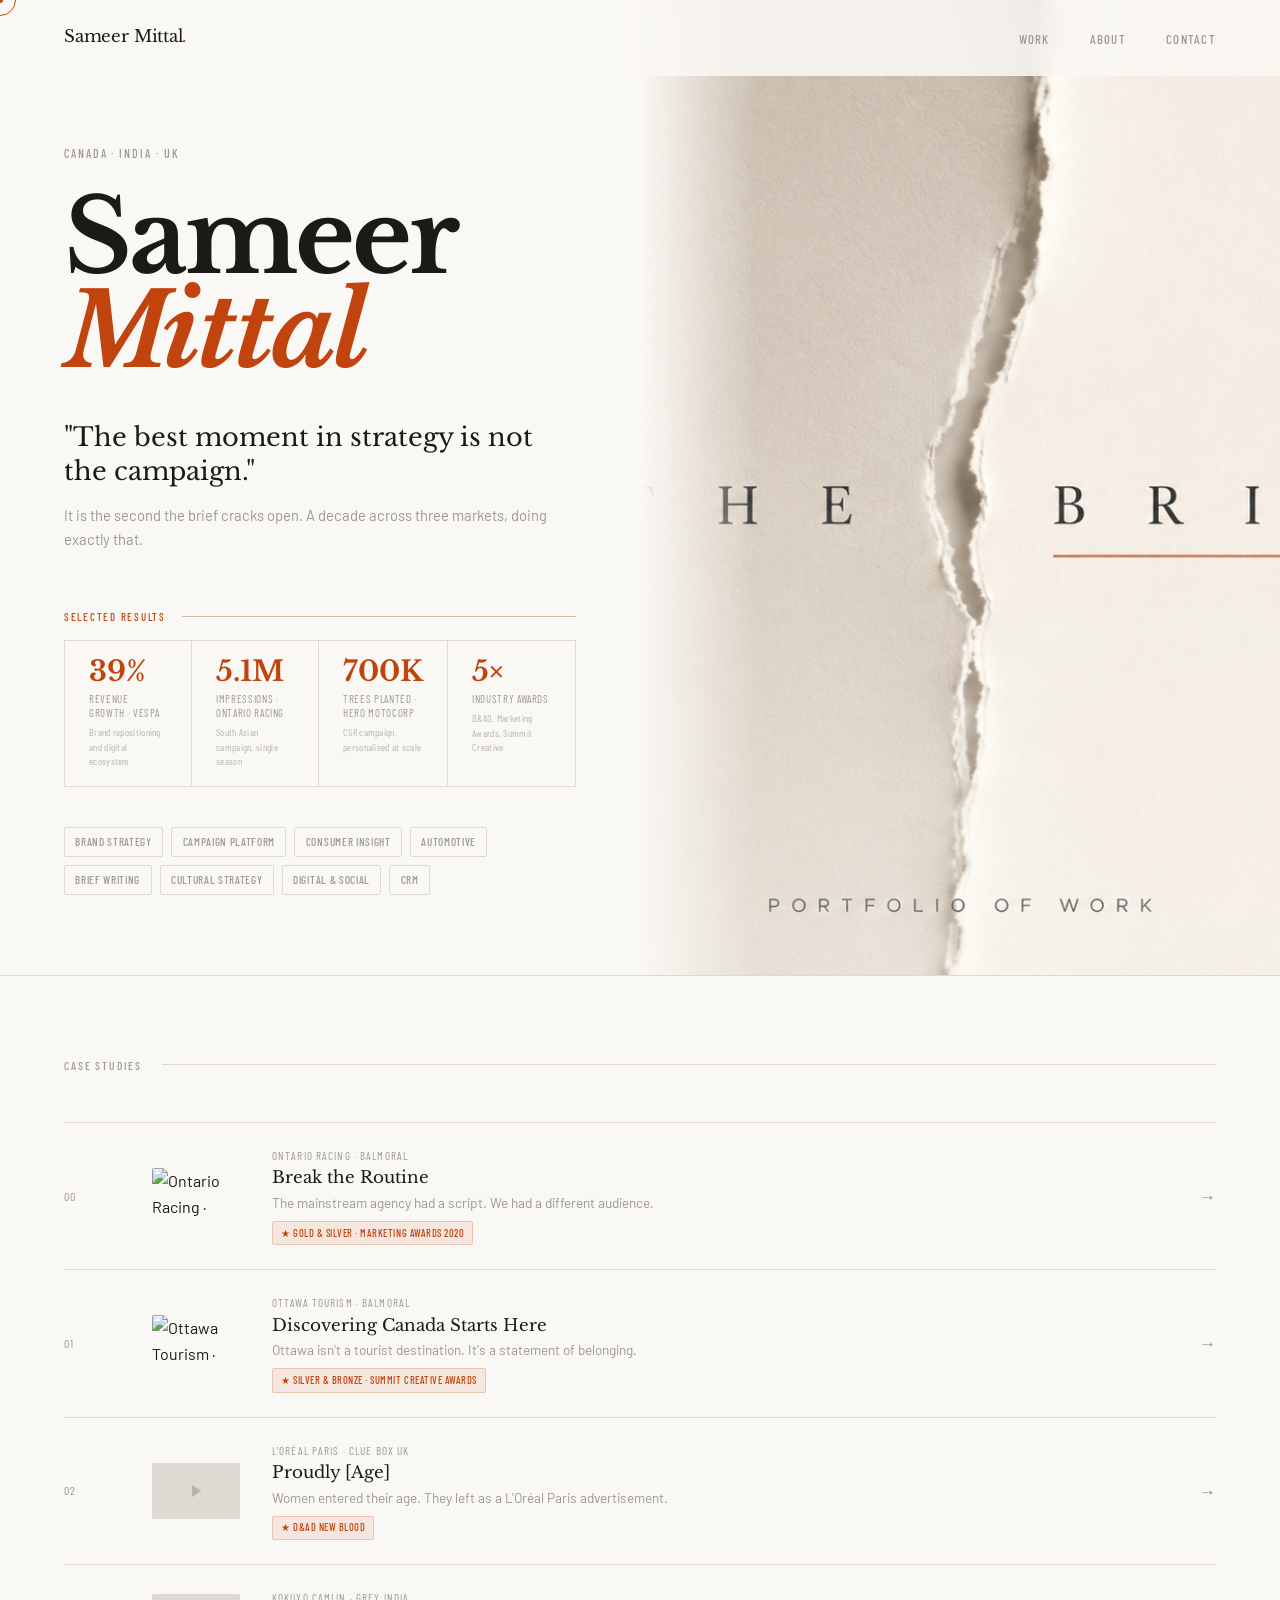
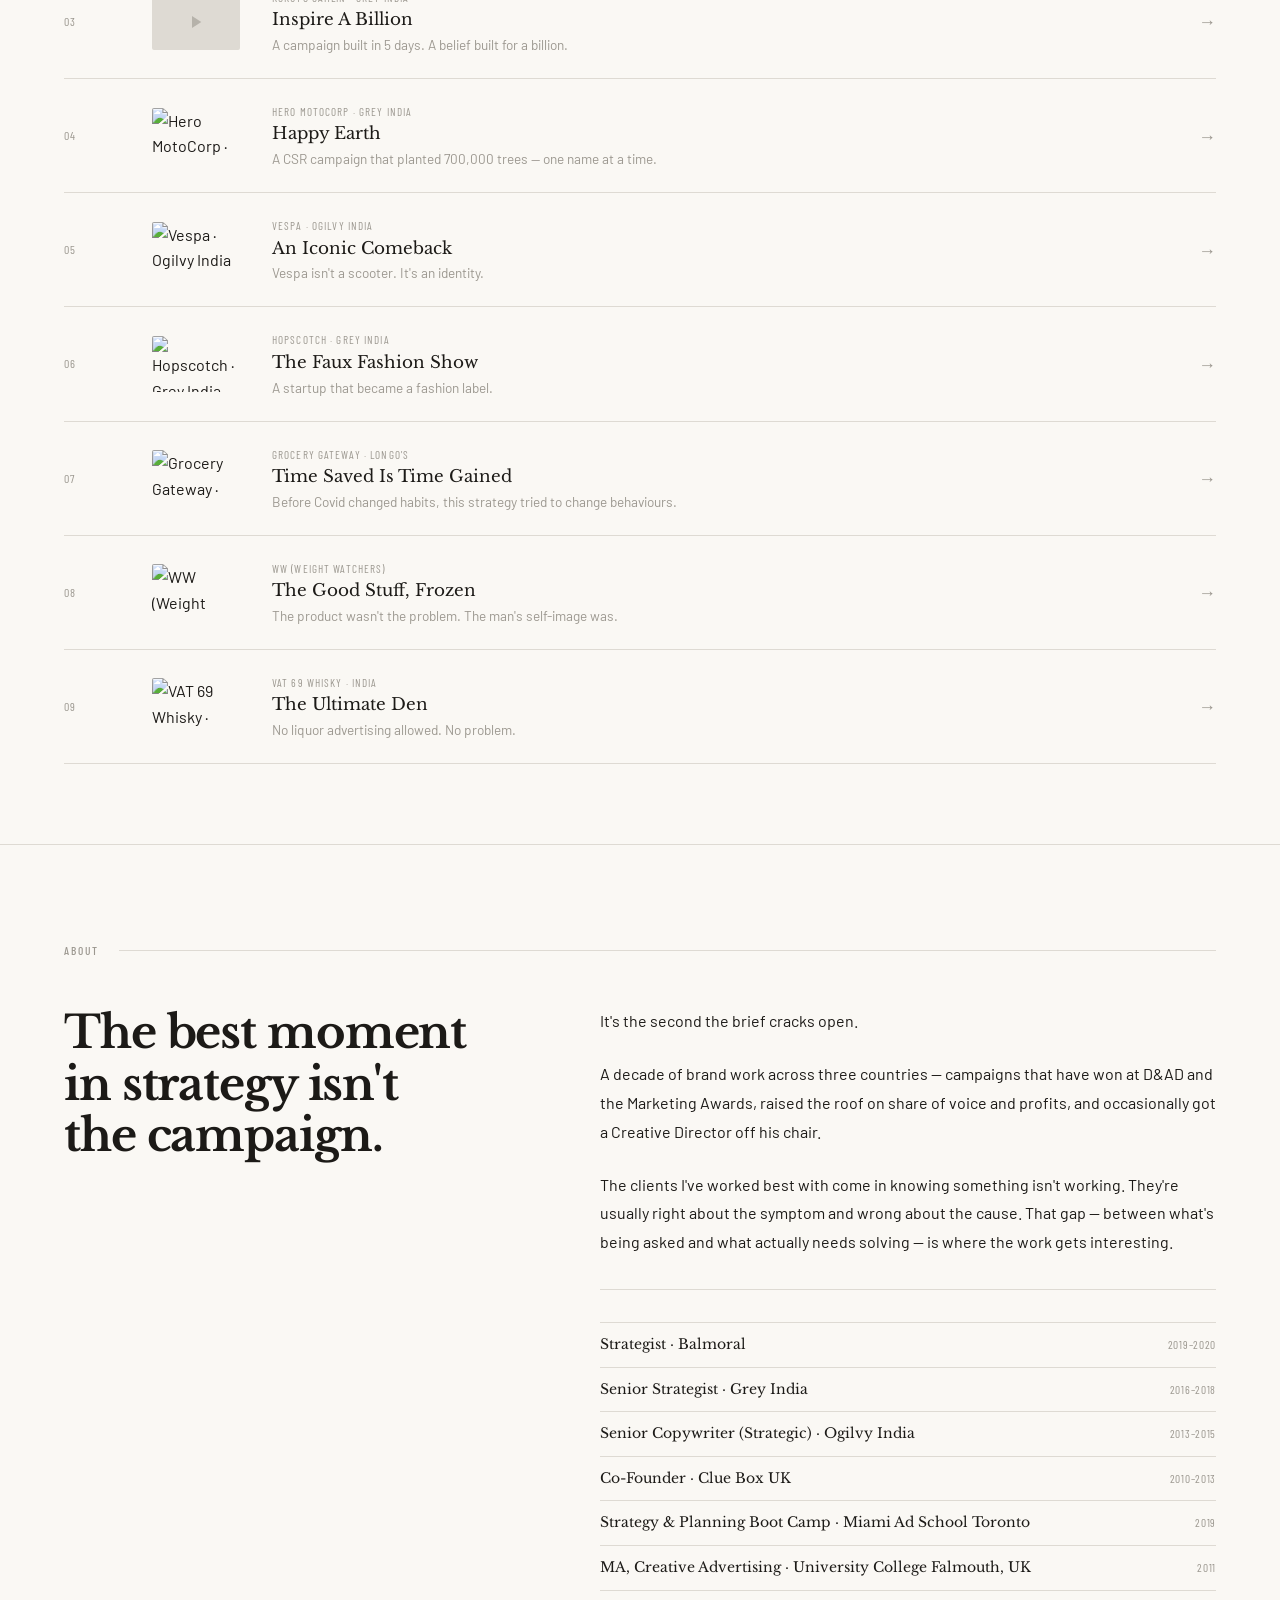
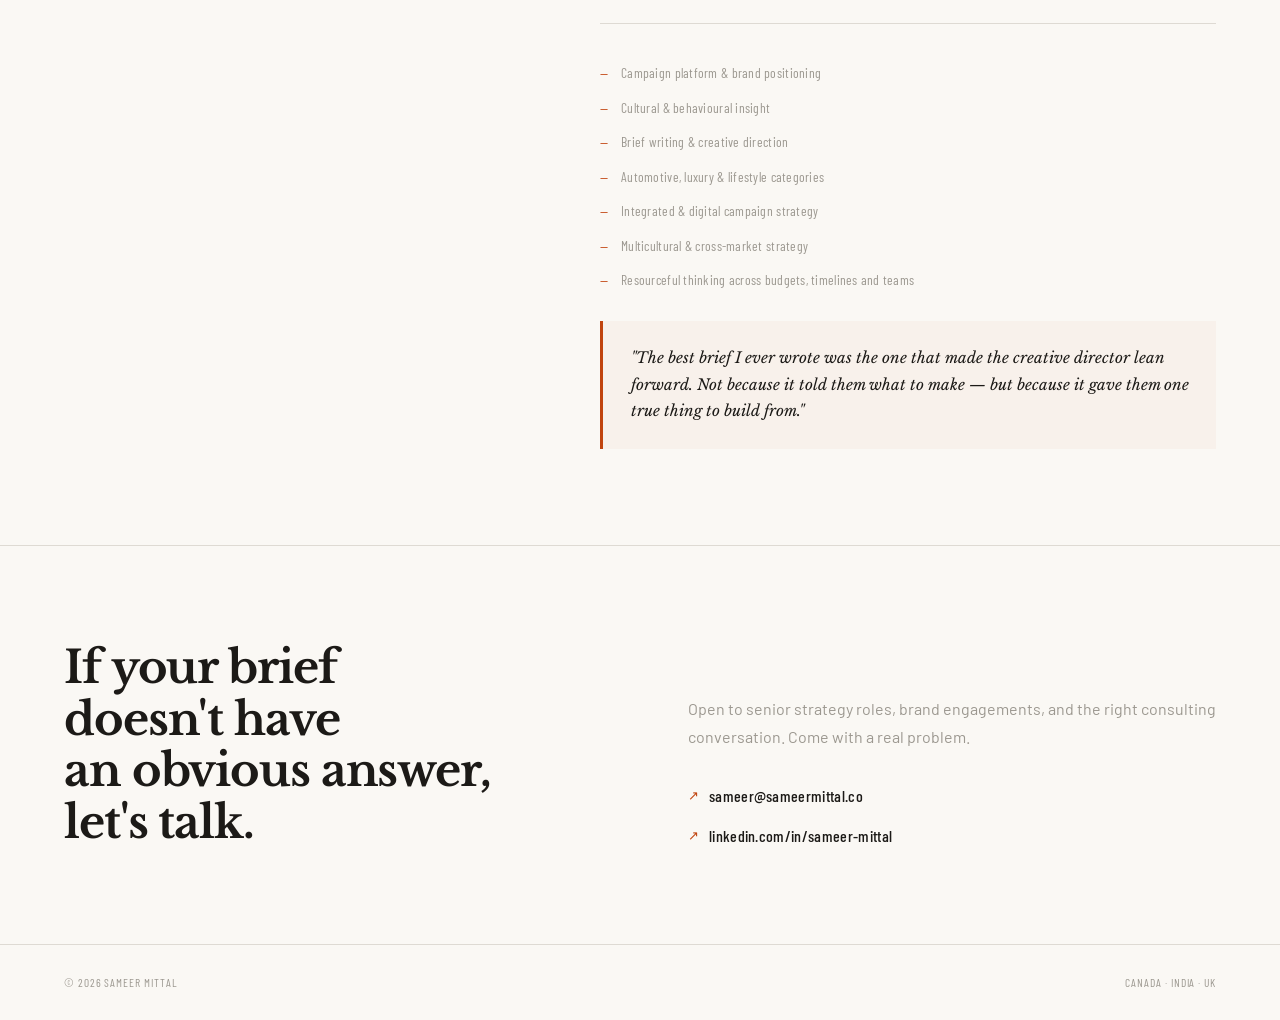
==== Website Re-Design/index.html @ 0888e86b "Add files via upload" ====
<!DOCTYPE html>
<html lang="en">
<head>
  <meta charset="UTF-8">
  <meta name="viewport" content="width=device-width, initial-scale=1.0">
  <title>Sameer Mittal — Brand Strategist</title>
  <meta name="description" content="Brand strategist across Canada, India, and the UK. A decade of campaign work, cultural insight, and briefs that crack open.">

  <!-- Google Fonts -->
  <link rel="preconnect" href="https://fonts.googleapis.com">
  <link rel="preconnect" href="https://fonts.gstatic.com" crossorigin>
  <link href="https://fonts.googleapis.com/css2?family=Libre+Baskerville:ital,wght@0,400;0,700;1,400&family=Barlow:wght@300;400;500;600&family=Barlow+Condensed:wght@300;400;500;600&display=swap" rel="stylesheet">

  <link rel="stylesheet" href="styles.css">
</head>
<body>

  <!-- Custom Cursor -->
  <div class="cursor-dot" id="cursorDot"></div>
  <div class="cursor-ring" id="cursorRing"></div>

  <!-- Mobile Nav Overlay -->
  <nav class="nav-mobile" id="navMobile" aria-hidden="true">
    <a href="#work"    onclick="closeMobileNav()">Work</a>
    <a href="#about"   onclick="closeMobileNav()">About</a>
    <a href="#contact" onclick="closeMobileNav()">Contact</a>
  </nav>

  <!-- Main Nav -->
  <header class="nav" id="mainNav">
    <a href="/" class="nav-logo">Sameer Mittal<em>.</em></a>
    <ul class="nav-links" role="list">
      <li><a href="#work">Work</a></li>
      <li><a href="#about">About</a></li>
      <li><a href="#contact">Contact</a></li>
    </ul>
    <button class="nav-toggle" id="navToggle" aria-label="Toggle navigation" aria-expanded="false">
      <span></span><span></span><span></span>
    </button>
  </header>

  <!-- ============================================================
       HERO
  ============================================================ -->
  <section class="hero">

    <!-- Left: all text content -->
    <div class="hero-left">
      <p class="hero-eyebrow reveal">Canada · India · UK</p>
      <h1 class="hero-name reveal">Sameer<br><em>Mittal</em></h1>
      <p class="hero-title reveal">"The best moment in strategy is not the campaign."</p>
      <p class="hero-bio reveal">It is the second the brief cracks open. A decade across three markets, doing exactly that.</p>

      <p class="stats-label reveal">Selected Results</p>

      <div class="hero-stats reveal">
        <div class="stat">
          <div class="stat-number">39%</div>
          <div class="stat-label">Revenue Growth · Vespa</div>
          <div class="stat-descriptor">Brand repositioning and digital ecosystem</div>
        </div>
        <div class="stat">
          <div class="stat-number">5.1M</div>
          <div class="stat-label">Impressions · Ontario Racing</div>
          <div class="stat-descriptor">South Asian campaign, single season</div>
        </div>
        <div class="stat">
          <div class="stat-number">700K</div>
          <div class="stat-label">Trees Planted · Hero MotoCorp</div>
          <div class="stat-descriptor">CSR campaign, personalised at scale</div>
        </div>
        <div class="stat">
          <div class="stat-number">5×</div>
          <div class="stat-label">Industry Awards</div>
          <div class="stat-descriptor">D&amp;AD, Marketing Awards, Summit Creative</div>
        </div>
      </div>

      <div class="hero-tags reveal">
        <span class="tag">Brand Strategy</span>
        <span class="tag">Campaign Platform</span>
        <span class="tag">Consumer Insight</span>
        <span class="tag">Automotive</span>
        <span class="tag">Brief Writing</span>
        <span class="tag">Cultural Strategy</span>
        <span class="tag">Digital &amp; Social</span>
        <span class="tag">CRM</span>
      </div>
    </div>

    <!-- Right: hero image -->
    <div class="hero-right" aria-hidden="true">
      <div class="hero-image-bg"></div>
      <div class="hero-image-overlay"></div>
    </div>

  </section>

  <!-- ============================================================
       WORK
  ============================================================ -->
  <section class="work" id="work">
    <p class="section-label">Case Studies</p>
    <ul class="case-list" id="caseList" role="list">
      <!-- Injected by JS from CASES data below -->
    </ul>
  </section>

  <!-- ============================================================
       ABOUT
  ============================================================ -->
  <section class="about" id="about">
    <p class="section-label reveal">About</p>
    <div class="about-inner">

      <h2 class="about-heading reveal">The best moment<br>in strategy isn't<br>the campaign.</h2>

      <div class="about-body">
        <p class="about-para reveal">It's the second the brief cracks open.</p>

        <p class="about-para reveal">A decade of brand work across three countries — campaigns that have won at D&amp;AD and the Marketing Awards, raised the roof on share of voice and profits, and occasionally got a Creative Director off his chair.</p>

        <p class="about-para reveal">The clients I've worked best with come in knowing something isn't working. They're usually right about the symptom and wrong about the cause. That gap — between what's being asked and what actually needs solving — is where the work gets interesting.</p>

        <div class="about-rule"></div>

        <ul class="credentials reveal" role="list">
          <li class="cred-item">
            <span class="cred-title">Strategist · Balmoral</span>
            <span class="cred-year">2019–2020</span>
          </li>
          <li class="cred-item">
            <span class="cred-title">Senior Strategist · Grey India</span>
            <span class="cred-year">2016–2018</span>
          </li>
          <li class="cred-item">
            <span class="cred-title">Senior Copywriter (Strategic) · Ogilvy India</span>
            <span class="cred-year">2013–2015</span>
          </li>
          <li class="cred-item">
            <span class="cred-title">Co-Founder · Clue Box UK</span>
            <span class="cred-year">2010–2013</span>
          </li>
          <li class="cred-item">
            <span class="cred-title">Strategy &amp; Planning Boot Camp · Miami Ad School Toronto</span>
            <span class="cred-year">2019</span>
          </li>
          <li class="cred-item">
            <span class="cred-title">MA, Creative Advertising · University College Falmouth, UK</span>
            <span class="cred-year">2011</span>
          </li>
        </ul>

        <div class="about-rule"></div>

        <ul class="capabilities reveal" role="list">
          <li class="cap-item">Campaign platform &amp; brand positioning</li>
          <li class="cap-item">Cultural &amp; behavioural insight</li>
          <li class="cap-item">Brief writing &amp; creative direction</li>
          <li class="cap-item">Automotive, luxury &amp; lifestyle categories</li>
          <li class="cap-item">Integrated &amp; digital campaign strategy</li>
          <li class="cap-item">Multicultural &amp; cross-market strategy</li>
          <li class="cap-item">Resourceful thinking across budgets, timelines and teams</li>
        </ul>

        <blockquote class="pov-quote reveal">
          <p>"The best brief I ever wrote was the one that made the creative director lean forward. Not because it told them what to make — but because it gave them one true thing to build from."</p>
        </blockquote>
      </div>
    </div>
  </section>

  <!-- ============================================================
       CONTACT
  ============================================================ -->
  <section class="contact" id="contact">
    <div class="contact-inner">
      <h2 class="contact-heading reveal">If your brief<br>doesn't have<br>an obvious answer,<br>let's talk.</h2>
      <div class="contact-right">
        <p class="contact-desc reveal">Open to senior strategy roles, brand engagements, and the right consulting conversation. Come with a real problem.</p>
        <div class="contact-links reveal">
          <a href="mailto:sameer@sameermittal.co" class="contact-link">
            <span class="link-arrow">↗</span>sameer@sameermittal.co
          </a>
          <a href="https://linkedin.com/in/sameer-mittal" target="_blank" rel="noopener noreferrer" class="contact-link">
            <span class="link-arrow">↗</span>linkedin.com/in/sameer-mittal
          </a>
        </div>
      </div>
    </div>
  </section>

  <!-- Footer -->
  <footer class="footer">
    <span class="footer-copy">© 2026 Sameer Mittal</span>
    <span class="footer-geo">Canada · India · UK</span>
  </footer>

  <script>
    // ============================================================
    // CASES — source of truth for the case study list
    // Edit here; the list renders from this data
    // ============================================================
    const CASES = [
      {
        id: '00',
        slug: 'ontario-racing',
        client: 'Ontario Racing · Balmoral',
        title: 'Break the Routine',
        subhead: 'The mainstream agency had a script. We had a different audience.',
        award: '★ Gold & Silver · Marketing Awards 2020',
        thumb: 'images/PrintAd-OntarioRacing-CentreSpread.PNG',
        video: false,
      },
      {
        id: '01',
        slug: 'ottawa-tourism',
        client: 'Ottawa Tourism · Balmoral',
        title: 'Discovering Canada Starts Here',
        subhead: 'Ottawa isn\'t a tourist destination. It\'s a statement of belonging.',
        award: '★ Silver & Bronze · Summit Creative Awards',
        thumb: 'images/OttawaLandingPage.png',
        video: false,
      },
      {
        id: '02',
        slug: 'loreal-paris',
        client: 'L\'Oréal Paris · Clue Box UK',
        title: 'Proudly [Age]',
        subhead: 'Women entered their age. They left as a L\'Oréal Paris advertisement.',
        award: '★ D&AD New Blood',
        thumb: null,
        video: true,
      },
      {
        id: '03',
        slug: 'kokuyo-camlin',
        client: 'Kokuyo Camlin · Grey India',
        title: 'Inspire A Billion',
        subhead: 'A campaign built in 5 days. A belief built for a billion.',
        award: null,
        thumb: null,
        video: true,
      },
      {
        id: '04',
        slug: 'hero-motocorp',
        client: 'Hero MotoCorp · Grey India',
        title: 'Happy Earth',
        subhead: 'A CSR campaign that planted 700,000 trees — one name at a time.',
        award: null,
        thumb: 'images/HH1.png',
        video: false,
      },
      {
        id: '05',
        slug: 'vespa',
        client: 'Vespa · Ogilvy India',
        title: 'An Iconic Comeback',
        subhead: 'Vespa isn\'t a scooter. It\'s an identity.',
        award: null,
        thumb: 'images/Vespa.gif',
        video: false,
      },
      {
        id: '06',
        slug: 'hopscotch',
        client: 'Hopscotch · Grey India',
        title: 'The Faux Fashion Show',
        subhead: 'A startup that became a fashion label.',
        award: null,
        thumb: 'images/Ref-LandingPage1.jpg',
        video: false,
      },
      {
        id: '07',
        slug: 'grocery-gateway',
        client: 'Grocery Gateway · Longo\'s',
        title: 'Time Saved Is Time Gained',
        subhead: 'Before Covid changed habits, this strategy tried to change behaviours.',
        award: null,
        thumb: 'images/Grocerygateway-1.png',
        video: false,
      },
      {
        id: '08',
        slug: 'weight-watchers',
        client: 'WW (Weight Watchers)',
        title: 'The Good Stuff, Frozen',
        subhead: 'The product wasn\'t the problem. The man\'s self-image was.',
        award: null,
        thumb: 'images/WW-1.jpg',
        video: false,
      },
      {
        id: '09',
        slug: 'vat69',
        client: 'VAT 69 Whisky · India',
        title: 'The Ultimate Den',
        subhead: 'No liquor advertising allowed. No problem.',
        award: null,
        thumb: 'images/VAt69-IDEAboard.jpg',
        video: false,
      },
    ];

    // ============================================================
    // RENDER CASE LIST
    // ============================================================
    const videoIcon = `<svg viewBox="0 0 24 24" xmlns="http://www.w3.org/2000/svg" aria-hidden="true"><polygon points="6,3 20,12 6,21"/></svg>`;

    const caseList = document.getElementById('caseList');

    CASES.forEach(c => {
      const li = document.createElement('li');
      li.className = 'case-item reveal';

      const thumbHTML = c.thumb
        ? `<img class="case-thumb" src="${c.thumb}" alt="${c.client}" loading="lazy" width="88" height="56">`
        : `<div class="case-thumb-placeholder" aria-hidden="true">${videoIcon}</div>`;

      const awardHTML = c.award
        ? `<span class="case-award">${c.award}</span>`
        : '';

      li.innerHTML = `
        <a href="${c.slug}.html" class="case-link">
          <span class="case-num" aria-hidden="true">${c.id}</span>
          ${thumbHTML}
          <div class="case-info">
            <span class="case-client">${c.client}</span>
            <span class="case-title">${c.title}</span>
            <span class="case-subhead">${c.subhead}</span>
            ${awardHTML}
          </div>
          <span class="case-arrow" aria-hidden="true">→</span>
        </a>
      `;

      caseList.appendChild(li);
    });

    // ============================================================
    // CUSTOM CURSOR (desktop only)
    // ============================================================
    const dot  = document.getElementById('cursorDot');
    const ring = document.getElementById('cursorRing');
    let mx = 0, my = 0, rx = 0, ry = 0;

    document.addEventListener('mousemove', e => {
      mx = e.clientX; my = e.clientY;
      dot.style.left = mx + 'px';
      dot.style.top  = my + 'px';
    });

    (function tick() {
      rx += (mx - rx) * 0.11;
      ry += (my - ry) * 0.11;
      ring.style.left = rx + 'px';
      ring.style.top  = ry + 'px';
      requestAnimationFrame(tick);
    })();

    document.querySelectorAll('a, button').forEach(el => {
      el.addEventListener('mouseenter', () => ring.classList.add('expanded'));
      el.addEventListener('mouseleave', () => ring.classList.remove('expanded'));
    });

    // ============================================================
    // NAV — scroll border
    // ============================================================
    const mainNav = document.getElementById('mainNav');
    window.addEventListener('scroll', () => {
      mainNav.classList.toggle('scrolled', window.scrollY > 30);
    }, { passive: true });

    // ============================================================
    // MOBILE NAV
    // ============================================================
    const navToggle = document.getElementById('navToggle');
    const navMobile = document.getElementById('navMobile');

    navToggle.addEventListener('click', () => {
      const isOpen = navMobile.classList.toggle('open');
      navToggle.classList.toggle('open', isOpen);
      navToggle.setAttribute('aria-expanded', isOpen);
      navMobile.setAttribute('aria-hidden', !isOpen);
      document.body.style.overflow = isOpen ? 'hidden' : '';
    });

    function closeMobileNav() {
      navMobile.classList.remove('open');
      navToggle.classList.remove('open');
      navToggle.setAttribute('aria-expanded', 'false');
      navMobile.setAttribute('aria-hidden', 'true');
      document.body.style.overflow = '';
    }

    // ============================================================
    // SCROLL REVEAL
    // ============================================================
    const revealObserver = new IntersectionObserver(entries => {
      entries.forEach(entry => {
        if (entry.isIntersecting) {
          entry.target.classList.add('revealed');
          revealObserver.unobserve(entry.target);
        }
      });
    }, { threshold: 0.07, rootMargin: '0px 0px -32px 0px' });

    document.querySelectorAll('.reveal').forEach(el => revealObserver.observe(el));
  </script>
</body>
</html>
---- Website Re-Design/styles.css ----
/* ============================================================
       CSS VARIABLES & RESET
    ============================================================ */
    :root {
      --bg:      #faf8f4;
      --ink:     #1c1a17;
      --accent:  #c1440e;
      --muted:   #9c9890;
      --rule:    #dedad3;
      --font-serif: 'Libre Baskerville', Georgia, serif;
      --font-sans:  'Barlow', sans-serif;
      --font-label: 'Barlow Condensed', sans-serif;
      --max-w:   1200px;
      --pad-x:   clamp(1.5rem, 5vw, 5rem);
    }

    @media (prefers-color-scheme: dark) {
      :root {
        --bg:    #131210;
        --ink:   #ede9e1;
        --rule:  #272420;
        --muted: #6e6b65;
      }
    }

    *, *::before, *::after { box-sizing: border-box; margin: 0; padding: 0; }

    html { scroll-behavior: smooth; }

    body {
      background: var(--bg);
      color: var(--ink);
      font-family: var(--font-sans);
      font-size: 16px;
      line-height: 1.6;
      cursor: none;
      -webkit-font-smoothing: antialiased;
    }

    @media (hover: none) and (pointer: coarse) { body { cursor: auto; } }

    a { color: inherit; text-decoration: none; }
    img { display: block; max-width: 100%; }

    /* ============================================================
       CUSTOM CURSOR
    ============================================================ */
    .cursor-dot,
    .cursor-ring {
      position: fixed;
      top: 0; left: 0;
      pointer-events: none;
      z-index: 9999;
      transform: translate(-50%, -50%);
    }

    .cursor-dot {
      width: 6px;
      height: 6px;
      background: var(--accent);
      border-radius: 50%;
    }

    .cursor-ring {
      width: 32px;
      height: 32px;
      border: 1.5px solid var(--accent);
      border-radius: 50%;
      transition: width 0.2s ease, height 0.2s ease, opacity 0.3s;
    }

    .cursor-ring.expanded {
      width: 52px;
      height: 52px;
    }

    @media (hover: none) and (pointer: coarse) {
      .cursor-dot, .cursor-ring { display: none; }
    }

    /* ============================================================
       SCROLL REVEAL
    ============================================================ */
    .reveal {
      opacity: 0;
      transform: translateY(24px);
      transition: opacity 0.7s ease, transform 0.7s ease;
    }

    .reveal.revealed {
      opacity: 1;
      transform: none;
    }

    /* ============================================================
       NAV
    ============================================================ */
    .nav {
      position: fixed;
      top: 0; left: 0; right: 0;
      z-index: 100;
      display: flex;
      align-items: center;
      justify-content: space-between;
      padding: 1.5rem var(--pad-x);
      background: color-mix(in srgb, var(--bg) 88%, transparent);
      backdrop-filter: blur(14px);
      -webkit-backdrop-filter: blur(14px);
      border-bottom: 1px solid transparent;
      transition: border-color 0.3s;
    }

    .nav.scrolled { border-bottom-color: var(--rule); }

    .nav-logo {
      font-family: var(--font-serif);
      font-size: 1.05rem;
      letter-spacing: -0.01em;
    }

    .nav-logo em {
      font-style: italic;
      color: var(--accent);
    }

    .nav-links {
      display: flex;
      gap: 2.5rem;
      list-style: none;
    }

    .nav-links a {
      font-family: var(--font-label);
      font-size: 0.8rem;
      font-weight: 500;
      letter-spacing: 0.1em;
      text-transform: uppercase;
      color: var(--muted);
      transition: color 0.2s;
    }

    .nav-links a:hover { color: var(--ink); }

    /* Hamburger */
    .nav-toggle {
      display: none;
      flex-direction: column;
      gap: 5px;
      background: none;
      border: none;
      cursor: pointer;
      padding: 4px;
    }

    .nav-toggle span {
      display: block;
      width: 22px;
      height: 1.5px;
      background: var(--ink);
      transition: transform 0.3s, opacity 0.3s;
    }

    .nav-toggle.open span:nth-child(1) { transform: translateY(6.5px) rotate(45deg); }
    .nav-toggle.open span:nth-child(2) { opacity: 0; }
    .nav-toggle.open span:nth-child(3) { transform: translateY(-6.5px) rotate(-45deg); }

    /* Mobile nav overlay */
    .nav-mobile {
      display: none;
      position: fixed;
      inset: 0;
      z-index: 99;
      background: var(--bg);
      flex-direction: column;
      align-items: center;
      justify-content: center;
      gap: 2.5rem;
    }

    .nav-mobile.open { display: flex; }

    .nav-mobile a {
      font-family: var(--font-serif);
      font-size: 2.75rem;
      color: var(--ink);
      transition: color 0.2s;
    }

    .nav-mobile a:hover { color: var(--accent); }

    @media (max-width: 680px) {
      .nav-links { display: none; }
      .nav-toggle  { display: flex; }
    }

    /* ============================================================
       HERO
    ============================================================ */
    .hero {
      min-height: 100svh;
      display: grid;
      grid-template-columns: 1fr 1fr;
      border-bottom: 1px solid var(--rule);
      position: relative;
    }

    /* Left column — all text content */
    .hero-left {
      display: flex;
      flex-direction: column;
      justify-content: flex-end;
      padding: 9rem var(--pad-x) 5rem;
      position: relative;
      z-index: 1;
    }

    /* Right column — image */
    .hero-right {
      position: relative;
      overflow: hidden;
    }

    .hero-image-bg {
      position: absolute;
      inset: 0;
      background: url('51959.png') center / cover no-repeat;
    }

    /* Overlay: left-edge fade into --bg (seam) + subtle blanket for legibility */
    .hero-image-overlay {
      position: absolute;
      inset: 0;
      background:
        linear-gradient(to right, var(--bg) 0%, transparent 18%),
        linear-gradient(to top, color-mix(in srgb, var(--bg) 28%, transparent) 0%, transparent 55%);
    }

    .hero-eyebrow {
      font-family: var(--font-label);
      font-size: 0.75rem;
      font-weight: 500;
      letter-spacing: 0.16em;
      text-transform: uppercase;
      color: var(--muted);
      margin-bottom: 1.75rem;
    }

    .hero-name {
      font-family: var(--font-serif);
      font-size: clamp(4rem, 8vw, 8.5rem);
      line-height: 0.92;
      letter-spacing: -0.03em;
      margin-bottom: 2.5rem;
    }

    .hero-name em {
      font-style: italic;
      color: var(--accent);
    }

    .hero-title {
      font-family: var(--font-serif);
      font-size: clamp(1.1rem, 2vw, 1.65rem);
      line-height: 1.35;
      margin-bottom: 0.9rem;
    }

    .hero-bio {
      font-size: 0.925rem;
      color: var(--muted);
      margin-bottom: 3.5rem;
      line-height: 1.65;
    }

    /* Selected Results label */
    .stats-label {
      font-family: var(--font-label);
      font-size: 0.68rem;
      font-weight: 500;
      letter-spacing: 0.16em;
      text-transform: uppercase;
      color: var(--accent);
      margin-bottom: 0.9rem;
      display: flex;
      align-items: center;
      gap: 1rem;
    }

    .stats-label::after {
      content: '';
      flex: 1;
      height: 1px;
      background: color-mix(in srgb, var(--accent) 22%, var(--rule));
    }

    /* Stats grid */
    .hero-stats {
      display: grid;
      grid-template-columns: repeat(4, 1fr);
      border: 1px solid var(--rule);
      margin-bottom: 2.5rem;
    }

    .stat {
      padding: 1.1rem 1.5rem;
      border-right: 1px solid var(--rule);
    }

    .stat:last-child { border-right: none; }

    .stat-number {
      font-family: var(--font-serif);
      font-size: clamp(1.3rem, 2.2vw, 1.8rem);
      font-weight: 700;
      color: var(--accent);
      line-height: 1;
      margin-bottom: 0.35rem;
    }

    .stat-label {
      font-family: var(--font-label);
      font-size: 0.68rem;
      letter-spacing: 0.06em;
      text-transform: uppercase;
      color: var(--muted);
      line-height: 1.3;
      margin-bottom: 0.3rem;
    }

    .stat-descriptor {
      font-family: var(--font-label);
      font-size: 0.63rem;
      letter-spacing: 0.03em;
      color: var(--muted);
      opacity: 0.7;
      line-height: 1.45;
    }

    /* Tags */
    .hero-tags {
      display: flex;
      flex-wrap: wrap;
      gap: 0.5rem;
    }

    .tag {
      font-family: var(--font-label);
      font-size: 0.7rem;
      font-weight: 500;
      letter-spacing: 0.06em;
      text-transform: uppercase;
      color: var(--muted);
      border: 1px solid var(--rule);
      padding: 0.3rem 0.65rem;
      border-radius: 2px;
    }

    /* Mobile: image as top strip, content full-width below */
    @media (max-width: 760px) {
      .hero {
        display: flex;
        flex-direction: column;
        min-height: auto;
      }

      .hero-right {
        order: -1;
        width: 100%;
        height: 56vw;
        max-height: 340px;
        flex-shrink: 0;
        position: relative;
      }

      .hero-image-bg  { position: absolute; inset: 0; }

      .hero-image-overlay {
        position: absolute;
        inset: 0;
        background:
          linear-gradient(to bottom, transparent 50%, var(--bg) 100%),
          linear-gradient(to right, transparent, transparent);
      }

      .hero-left {
        padding: 2.5rem 1.5rem 3.5rem;
        justify-content: flex-start;
      }

      .hero-stats { grid-template-columns: repeat(2, 1fr); }

      .stat { padding: 1rem 1rem; }
      .stat:nth-child(2) { border-right: none; }
      .stat:nth-child(1),
      .stat:nth-child(2) { border-bottom: 1px solid var(--rule); }
    }

    /* ============================================================
       SECTION LABEL
    ============================================================ */
    .section-label {
      font-family: var(--font-label);
      font-size: 0.72rem;
      font-weight: 500;
      letter-spacing: 0.16em;
      text-transform: uppercase;
      color: var(--muted);
      margin-bottom: 3rem;
      display: flex;
      align-items: center;
      gap: 1.25rem;
    }

    .section-label::after {
      content: '';
      flex: 1;
      height: 1px;
      background: var(--rule);
    }

    /* ============================================================
       WORK — CASE STUDY LIST
    ============================================================ */
    .work {
      padding: 5rem var(--pad-x);
    }

    .case-list { list-style: none; }

    .case-item { border-bottom: 1px solid var(--rule); }
    .case-item:first-child { border-top: 1px solid var(--rule); }

    .case-link {
      display: grid;
      grid-template-columns: 3.5rem 88px 1fr auto;
      align-items: center;
      gap: 2rem;
      padding: 1.5rem 0;
    }

    .case-link:hover .case-num   { color: var(--accent); }
    .case-link:hover .case-arrow { transform: translateX(5px); color: var(--accent); }

    .case-num {
      font-family: var(--font-label);
      font-size: 0.75rem;
      letter-spacing: 0.08em;
      color: var(--muted);
      transition: color 0.2s;
    }

    .case-thumb {
      width: 88px;
      height: 56px;
      object-fit: cover;
      border-radius: 2px;
      display: block;
    }

    .case-thumb-placeholder {
      width: 88px;
      height: 56px;
      background: var(--rule);
      border-radius: 2px;
      display: flex;
      align-items: center;
      justify-content: center;
      flex-shrink: 0;
    }

    .case-thumb-placeholder svg {
      width: 16px;
      height: 16px;
      fill: var(--muted);
      opacity: 0.6;
    }

    .case-info {
      display: flex;
      flex-direction: column;
      gap: 0.15rem;
    }

    .case-client {
      font-family: var(--font-label);
      font-size: 0.7rem;
      letter-spacing: 0.1em;
      text-transform: uppercase;
      color: var(--muted);
    }

    .case-title {
      font-family: var(--font-serif);
      font-size: 1.05rem;
      line-height: 1.3;
    }

    .case-subhead {
      font-size: 0.85rem;
      color: var(--muted);
      margin-top: 0.1rem;
      line-height: 1.4;
    }

    .case-award {
      font-family: var(--font-label);
      font-size: 0.65rem;
      font-weight: 500;
      letter-spacing: 0.05em;
      text-transform: uppercase;
      color: var(--accent);
      background: color-mix(in srgb, var(--accent) 9%, transparent);
      border: 1px solid color-mix(in srgb, var(--accent) 22%, transparent);
      padding: 0.18rem 0.5rem;
      border-radius: 2px;
      margin-top: 0.4rem;
      display: inline-block;
      width: fit-content;
    }

    .case-arrow {
      font-size: 1.1rem;
      color: var(--muted);
      transition: transform 0.2s ease, color 0.2s;
    }

    @media (max-width: 680px) {
      .case-link {
        grid-template-columns: 2rem 64px 1fr auto;
        gap: 1rem;
        padding: 1.25rem 0;
      }

      .case-thumb,
      .case-thumb-placeholder { width: 64px; height: 42px; }

      .case-subhead { display: none; }
    }

    /* ============================================================
       ABOUT
    ============================================================ */
    .about {
      padding: 6rem var(--pad-x);
      border-top: 1px solid var(--rule);
    }

    .about-inner {
      display: grid;
      grid-template-columns: 5fr 7fr;
      gap: 6rem;
      max-width: var(--max-w);
    }

    .about-heading {
      font-family: var(--font-serif);
      font-size: clamp(1.9rem, 3.5vw, 3rem);
      line-height: 1.15;
      letter-spacing: -0.025em;
      position: sticky;
      top: 6rem;
      align-self: start;
    }

    .about-body {
      display: flex;
      flex-direction: column;
      gap: 1.5rem;
    }

    .about-para {
      font-size: 1rem;
      line-height: 1.8;
    }

    .about-rule {
      height: 1px;
      background: var(--rule);
      margin: 0.5rem 0;
    }

    /* Credentials */
    .credentials { list-style: none; }

    .cred-item {
      display: grid;
      grid-template-columns: 1fr auto;
      align-items: baseline;
      gap: 1.5rem;
      padding: 0.75rem 0;
      border-bottom: 1px solid var(--rule);
    }

    .cred-item:first-child { border-top: 1px solid var(--rule); }

    .cred-title {
      font-family: var(--font-serif);
      font-size: 0.875rem;
      line-height: 1.4;
    }

    .cred-year {
      font-family: var(--font-label);
      font-size: 0.72rem;
      letter-spacing: 0.06em;
      color: var(--muted);
      white-space: nowrap;
    }

    /* Capabilities */
    .capabilities { list-style: none; }

    .cap-item {
      font-family: var(--font-label);
      font-size: 0.85rem;
      letter-spacing: 0.02em;
      color: var(--muted);
      padding: 0.4rem 0;
      display: flex;
      align-items: center;
      gap: 0.8rem;
    }

    .cap-item::before {
      content: '—';
      color: var(--accent);
      flex-shrink: 0;
    }

    /* POV Quote */
    .pov-quote {
      padding: 1.5rem 1.5rem 1.5rem 1.75rem;
      border-left: 3px solid var(--accent);
      background: color-mix(in srgb, var(--accent) 4%, var(--bg));
    }

    .pov-quote p {
      font-family: var(--font-serif);
      font-size: 0.95rem;
      line-height: 1.75;
      font-style: italic;
    }

    @media (max-width: 1100px) {
      .about-inner { grid-template-columns: 1fr; gap: 3rem; }
      .about-heading { position: static; }
    }

    /* ============================================================
       CONTACT
    ============================================================ */
    .contact {
      padding: 6rem var(--pad-x);
      border-top: 1px solid var(--rule);
    }

    .contact-inner {
      display: grid;
      grid-template-columns: 1fr 1fr;
      gap: 6rem;
      align-items: end;
      max-width: var(--max-w);
    }

    .contact-heading {
      font-family: var(--font-serif);
      font-size: clamp(1.9rem, 3.5vw, 3rem);
      line-height: 1.15;
      letter-spacing: -0.025em;
    }

    .contact-right {
      display: flex;
      flex-direction: column;
      gap: 2rem;
    }

    .contact-desc {
      font-size: 1rem;
      line-height: 1.75;
      color: var(--muted);
    }

    .contact-links {
      display: flex;
      flex-direction: column;
      gap: 0.9rem;
    }

    .contact-link {
      font-family: var(--font-label);
      font-size: 1rem;
      font-weight: 500;
      letter-spacing: 0.02em;
      color: var(--ink);
      display: inline-flex;
      align-items: center;
      gap: 0.6rem;
      transition: color 0.2s;
    }

    .contact-link:hover { color: var(--accent); }

    .link-arrow {
      font-size: 0.8rem;
      color: var(--accent);
      transition: transform 0.2s;
    }

    .contact-link:hover .link-arrow { transform: translate(2px, -2px); }

    @media (max-width: 780px) {
      .contact-inner { grid-template-columns: 1fr; gap: 3rem; }
    }

    /* ============================================================
       FOOTER
    ============================================================ */
    .footer {
      padding: 1.75rem var(--pad-x);
      border-top: 1px solid var(--rule);
      display: flex;
      justify-content: space-between;
      align-items: center;
    }

    .footer-copy,
    .footer-geo {
      font-family: var(--font-label);
      font-size: 0.72rem;
      letter-spacing: 0.08em;
      text-transform: uppercase;
      color: var(--muted);
    }

    @media (max-width: 480px) {
      .footer { flex-direction: column; gap: 0.5rem; text-align: center; }
    }
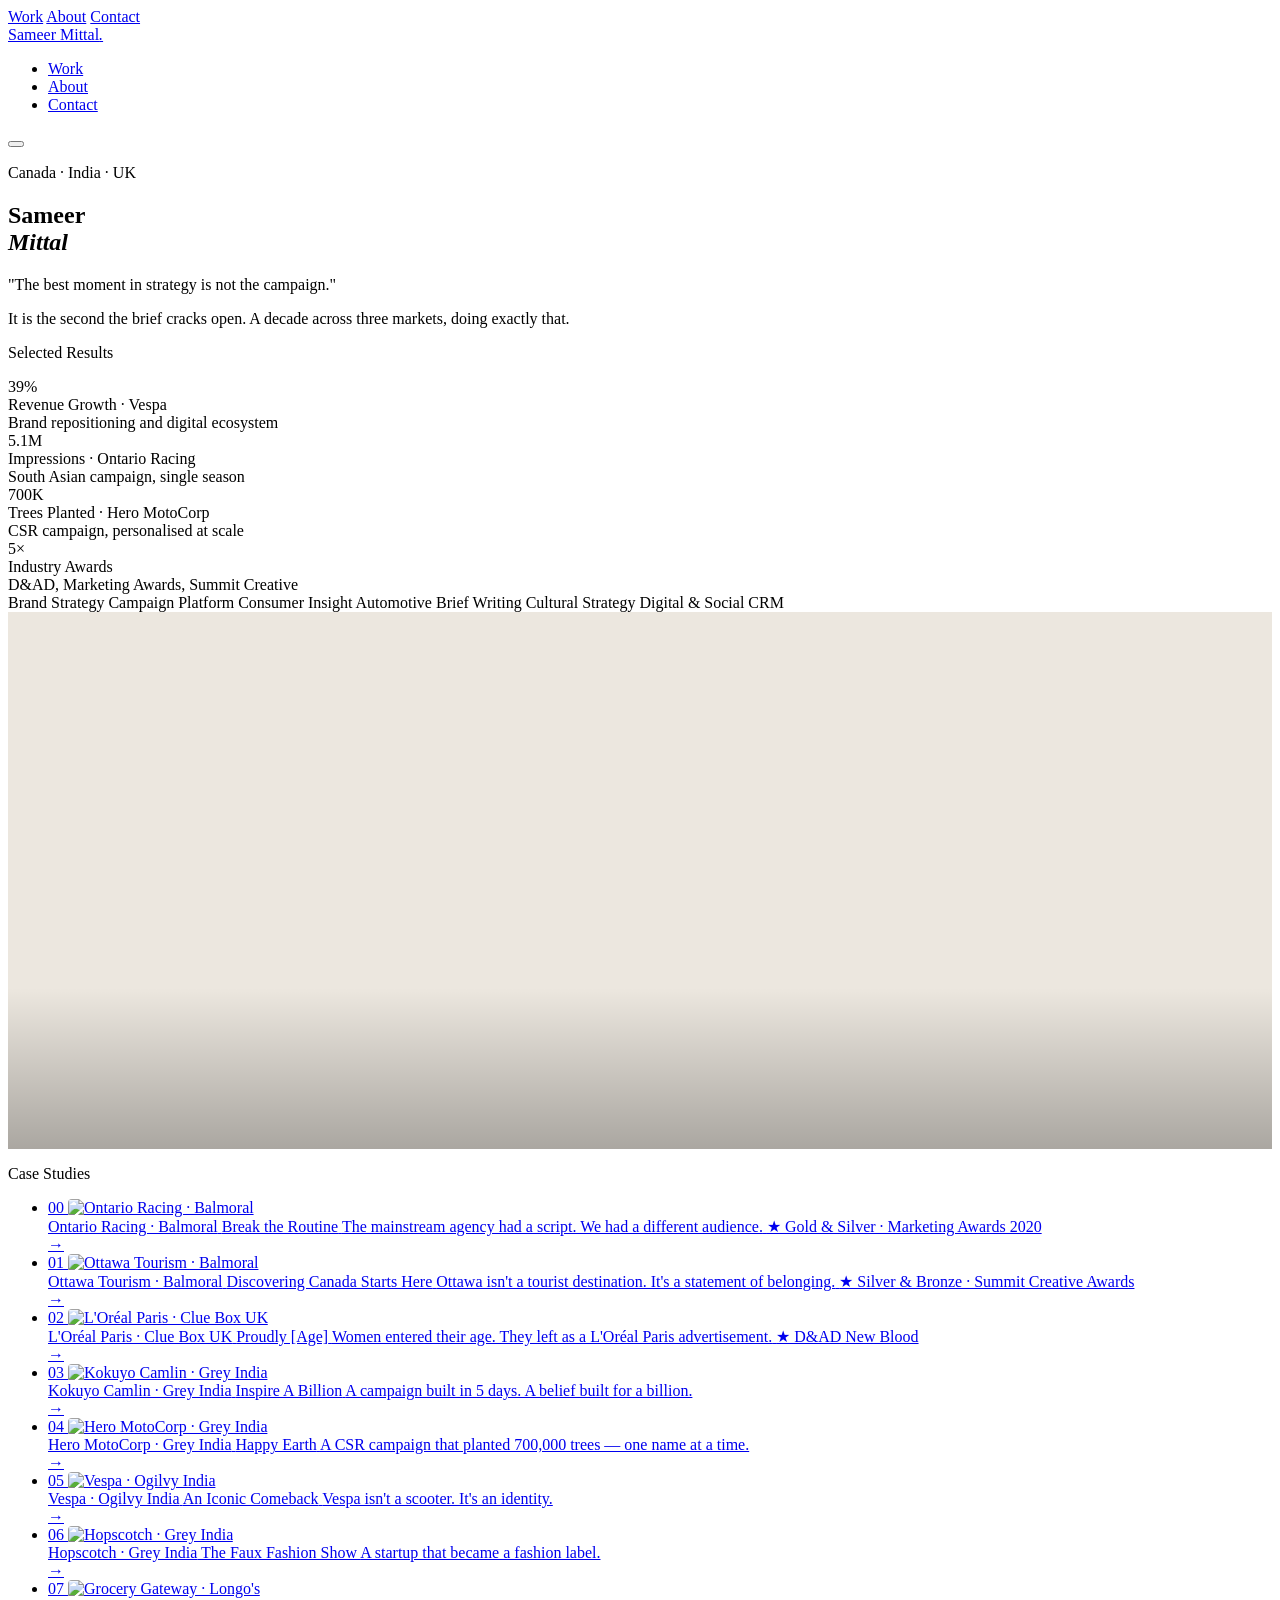
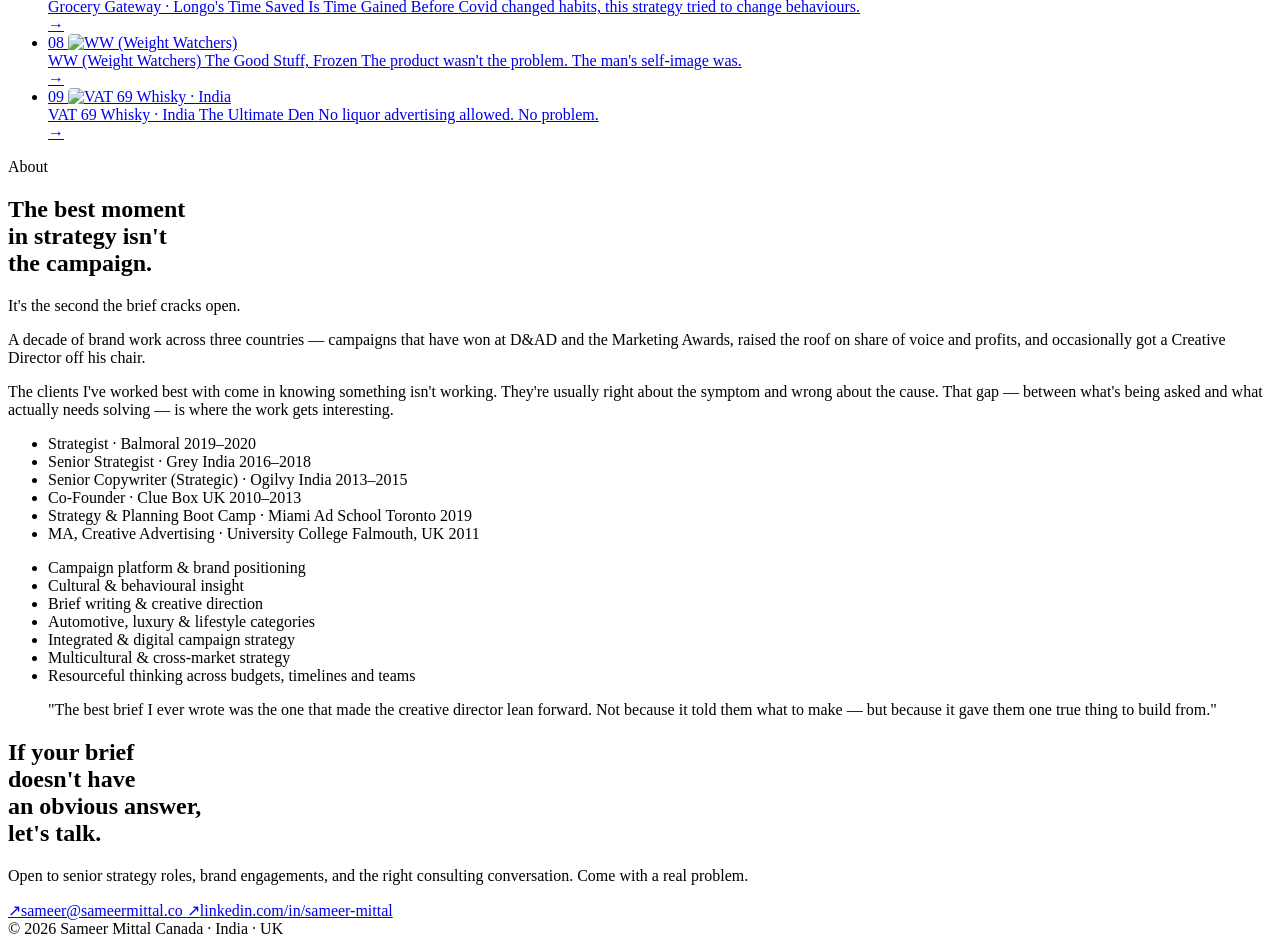
==== commit 5db7e2d6: "Add files via upload" ====
--- a/Website Re-Design/index.html
+++ b/Website Re-Design/index.html
@@ -12,6 +12,60 @@
   <link href="https://fonts.googleapis.com/css2?family=Libre+Baskerville:ital,wght@0,400;0,700;1,400&family=Barlow:wght@300;400;500;600&family=Barlow+Condensed:wght@300;400;500;600&display=swap" rel="stylesheet">
 
   <link rel="stylesheet" href="styles.css">
+
+  <style>
+    /* HERO IMAGE: show full artwork without cropping */
+    .hero-right {
+      position: relative;
+      min-height: clamp(260px, 42vw, 760px);
+      overflow: hidden;
+    }
+
+    .hero-image-bg,
+    .hero-image-overlay {
+      position: absolute;
+      inset: 0;
+    }
+
+    .hero-image-bg {
+      background-repeat: no-repeat !important;
+      background-position: center center !important;
+      background-size: contain !important;
+      background-color: #ece7df;
+    }
+
+    .hero-image-overlay {
+      pointer-events: none;
+      background: linear-gradient(
+        to bottom,
+        rgba(0, 0, 0, 0) 0%,
+        rgba(0, 0, 0, 0) 70%,
+        rgba(0, 0, 0, 0.28) 100%
+      );
+    }
+
+    @media (max-width: 768px) {
+      .hero-right {
+        min-height: clamp(220px, 58vw, 360px);
+        margin-bottom: 24px;
+      }
+
+      .hero-image-bg {
+        background-position: center top !important;
+      }
+    }
+
+    /* CASE STUDY THUMBNAILS */
+    .case-thumb,
+    .case-thumb-placeholder {
+      width: 88px;
+      height: 56px;
+      object-fit: cover;
+      flex-shrink: 0;
+      border-radius: 4px;
+    }
+  </style>
+
 </head>
 <body>
 
@@ -229,7 +283,7 @@
         title: 'Proudly [Age]',
         subhead: 'Women entered their age. They left as a L\'Oréal Paris advertisement.',
         award: '★ D&AD New Blood',
-        thumb: null,
+        thumb: 'images/loreal-paris-thumb.jpg',
         video: true,
       },
       {
@@ -239,7 +293,7 @@
         title: 'Inspire A Billion',
         subhead: 'A campaign built in 5 days. A belief built for a billion.',
         award: null,
-        thumb: null,
+        thumb: 'images/kokuyo-camlin-thumb.jpg',
         video: true,
       },
       {
--- a/Website Re-Design/styles.css
+++ b/Website Re-Design/styles.css
@@ -1,738 +1,90 @@
-    /* ============================================================
-       CSS VARIABLES & RESET
-    ============================================================ */
-    :root {
-      --bg:      #faf8f4;
-      --ink:     #1c1a17;
-      --accent:  #c1440e;
-      --muted:   #9c9890;
-      --rule:    #dedad3;
-      --font-serif: 'Libre Baskerville', Georgia, serif;
-      --font-sans:  'Barlow', sans-serif;
-      --font-label: 'Barlow Condensed', sans-serif;
-      --max-w:   1200px;
-      --pad-x:   clamp(1.5rem, 5vw, 5rem);
-    }
 
-    @media (prefers-color-scheme: dark) {
-      :root {
-        --bg:    #131210;
-        --ink:   #ede9e1;
-        --rule:  #272420;
-        --muted: #6e6b65;
-      }
-    }
+/* ============================================================
+   FINAL HERO IMAGE FIX — USES REAL <img> INSTEAD OF BACKGROUND
+   ============================================================ */
 
-    *, *::before, *::after { box-sizing: border-box; margin: 0; padding: 0; }
+.hero-right {
+  position: relative;
+  display: flex;
+  align-items: stretch;
+  justify-content: center;
+  background: #ece7df;
+  overflow: hidden;
+  min-height: min(78vh, 900px);
+}
 
-    html { scroll-behavior: smooth; }
+.hero-image {
+  width: 100%;
+  height: 100%;
+  object-fit: contain;
+  object-position: center center;
+  display: block;
+}
 
-    body {
-      background: var(--bg);
-      color: var(--ink);
-      font-family: var(--font-sans);
-      font-size: 16px;
-      line-height: 1.6;
-      cursor: none;
-      -webkit-font-smoothing: antialiased;
-    }
+.hero-image-overlay {
+  position: absolute;
+  inset: 0;
+  pointer-events: none;
+  background:
+    linear-gradient(to right, var(--bg) 0%, transparent 18%),
+    linear-gradient(
+      to top,
+      color-mix(in srgb, var(--bg) 28%, transparent) 0%,
+      transparent 55%
+    );
+}
 
-    @media (hover: none) and (pointer: coarse) { body { cursor: auto; } }
+/* Keep old background element hidden if still present */
+.hero-image-bg {
+  display: none !important;
+}
 
-    a { color: inherit; text-decoration: none; }
-    img { display: block; max-width: 100%; }
+/* Desktop balance */
+@media (min-width: 1025px) {
+  .hero {
+    grid-template-columns: minmax(0, 1.05fr) minmax(420px, 0.95fr);
+    gap: clamp(32px, 5vw, 80px);
+  }
+}
 
-    /* ============================================================
-       CUSTOM CURSOR
-    ============================================================ */
-    .cursor-dot,
-    .cursor-ring {
-      position: fixed;
-      top: 0; left: 0;
-      pointer-events: none;
-      z-index: 9999;
-      transform: translate(-50%, -50%);
-    }
+/* Mobile layout */
+@media (max-width: 760px) {
+  .hero {
+    display: flex;
+    flex-direction: column;
+    min-height: auto;
+  }
 
-    .cursor-dot {
-      width: 6px;
-      height: 6px;
-      background: var(--accent);
-      border-radius: 50%;
-    }
+  .hero-right {
+    order: -1;
+    width: 100%;
+    min-height: 260px;
+    max-height: 420px;
+    height: auto;
+    margin-bottom: 24px;
+  }
 
-    .cursor-ring {
-      width: 32px;
-      height: 32px;
-      border: 1.5px solid var(--accent);
-      border-radius: 50%;
-      transition: width 0.2s ease, height 0.2s ease, opacity 0.3s;
-    }
+  .hero-image {
+    width: 100%;
+    height: auto;
+    max-height: 420px;
+    object-fit: contain;
+    object-position: center top;
+  }
 
-    .cursor-ring.expanded {
-      width: 52px;
-      height: 52px;
-    }
+  .hero-image-overlay {
+    background:
+      linear-gradient(to bottom, transparent 55%, var(--bg) 100%),
+      linear-gradient(to right, transparent, transparent);
+  }
+}
 
-    @media (hover: none) and (pointer: coarse) {
-      .cursor-dot, .cursor-ring { display: none; }
-    }
-
-    /* ============================================================
-       SCROLL REVEAL
-    ============================================================ */
-    .reveal {
-      opacity: 0;
-      transform: translateY(24px);
-      transition: opacity 0.7s ease, transform 0.7s ease;
-    }
-
-    .reveal.revealed {
-      opacity: 1;
-      transform: none;
-    }
-
-    /* ============================================================
-       NAV
-    ============================================================ */
-    .nav {
-      position: fixed;
-      top: 0; left: 0; right: 0;
-      z-index: 100;
-      display: flex;
-      align-items: center;
-      justify-content: space-between;
-      padding: 1.5rem var(--pad-x);
-      background: color-mix(in srgb, var(--bg) 88%, transparent);
-      backdrop-filter: blur(14px);
-      -webkit-backdrop-filter: blur(14px);
-      border-bottom: 1px solid transparent;
-      transition: border-color 0.3s;
-    }
-
-    .nav.scrolled { border-bottom-color: var(--rule); }
-
-    .nav-logo {
-      font-family: var(--font-serif);
-      font-size: 1.05rem;
-      letter-spacing: -0.01em;
-    }
-
-    .nav-logo em {
-      font-style: italic;
-      color: var(--accent);
-    }
-
-    .nav-links {
-      display: flex;
-      gap: 2.5rem;
-      list-style: none;
-    }
-
-    .nav-links a {
-      font-family: var(--font-label);
-      font-size: 0.8rem;
-      font-weight: 500;
-      letter-spacing: 0.1em;
-      text-transform: uppercase;
-      color: var(--muted);
-      transition: color 0.2s;
-    }
-
-    .nav-links a:hover { color: var(--ink); }
-
-    /* Hamburger */
-    .nav-toggle {
-      display: none;
-      flex-direction: column;
-      gap: 5px;
-      background: none;
-      border: none;
-      cursor: pointer;
-      padding: 4px;
-    }
-
-    .nav-toggle span {
-      display: block;
-      width: 22px;
-      height: 1.5px;
-      background: var(--ink);
-      transition: transform 0.3s, opacity 0.3s;
-    }
-
-    .nav-toggle.open span:nth-child(1) { transform: translateY(6.5px) rotate(45deg); }
-    .nav-toggle.open span:nth-child(2) { opacity: 0; }
-    .nav-toggle.open span:nth-child(3) { transform: translateY(-6.5px) rotate(-45deg); }
-
-    /* Mobile nav overlay */
-    .nav-mobile {
-      display: none;
-      position: fixed;
-      inset: 0;
-      z-index: 99;
-      background: var(--bg);
-      flex-direction: column;
-      align-items: center;
-      justify-content: center;
-      gap: 2.5rem;
-    }
-
-    .nav-mobile.open { display: flex; }
-
-    .nav-mobile a {
-      font-family: var(--font-serif);
-      font-size: 2.75rem;
-      color: var(--ink);
-      transition: color 0.2s;
-    }
-
-    .nav-mobile a:hover { color: var(--accent); }
-
-    @media (max-width: 680px) {
-      .nav-links { display: none; }
-      .nav-toggle  { display: flex; }
-    }
-
-    /* ============================================================
-       HERO
-    ============================================================ */
-    .hero {
-      min-height: 100svh;
-      display: grid;
-      grid-template-columns: 1fr 1fr;
-      border-bottom: 1px solid var(--rule);
-      position: relative;
-    }
-
-    /* Left column — all text content */
-    .hero-left {
-      display: flex;
-      flex-direction: column;
-      justify-content: flex-end;
-      padding: 9rem var(--pad-x) 5rem;
-      position: relative;
-      z-index: 1;
-    }
-
-    /* Right column — image */
-    .hero-right {
-      position: relative;
-      overflow: hidden;
-    }
-
-    .hero-image-bg {
-      position: absolute;
-      inset: 0;
-      background: url('51959.png') center / cover no-repeat;
-    }
-
-    /* Overlay: left-edge fade into --bg (seam) + subtle blanket for legibility */
-    .hero-image-overlay {
-      position: absolute;
-      inset: 0;
-      background:
-        linear-gradient(to right, var(--bg) 0%, transparent 18%),
-        linear-gradient(to top, color-mix(in srgb, var(--bg) 28%, transparent) 0%, transparent 55%);
-    }
-
-    .hero-eyebrow {
-      font-family: var(--font-label);
-      font-size: 0.75rem;
-      font-weight: 500;
-      letter-spacing: 0.16em;
-      text-transform: uppercase;
-      color: var(--muted);
-      margin-bottom: 1.75rem;
-    }
-
-    .hero-name {
-      font-family: var(--font-serif);
-      font-size: clamp(4rem, 8vw, 8.5rem);
-      line-height: 0.92;
-      letter-spacing: -0.03em;
-      margin-bottom: 2.5rem;
-    }
-
-    .hero-name em {
-      font-style: italic;
-      color: var(--accent);
-    }
-
-    .hero-title {
-      font-family: var(--font-serif);
-      font-size: clamp(1.1rem, 2vw, 1.65rem);
-      line-height: 1.35;
-      margin-bottom: 0.9rem;
-    }
-
-    .hero-bio {
-      font-size: 0.925rem;
-      color: var(--muted);
-      margin-bottom: 3.5rem;
-      line-height: 1.65;
-    }
-
-    /* Selected Results label */
-    .stats-label {
-      font-family: var(--font-label);
-      font-size: 0.68rem;
-      font-weight: 500;
-      letter-spacing: 0.16em;
-      text-transform: uppercase;
-      color: var(--accent);
-      margin-bottom: 0.9rem;
-      display: flex;
-      align-items: center;
-      gap: 1rem;
-    }
-
-    .stats-label::after {
-      content: '';
-      flex: 1;
-      height: 1px;
-      background: color-mix(in srgb, var(--accent) 22%, var(--rule));
-    }
-
-    /* Stats grid */
-    .hero-stats {
-      display: grid;
-      grid-template-columns: repeat(4, 1fr);
-      border: 1px solid var(--rule);
-      margin-bottom: 2.5rem;
-    }
-
-    .stat {
-      padding: 1.1rem 1.5rem;
-      border-right: 1px solid var(--rule);
-    }
-
-    .stat:last-child { border-right: none; }
-
-    .stat-number {
-      font-family: var(--font-serif);
-      font-size: clamp(1.3rem, 2.2vw, 1.8rem);
-      font-weight: 700;
-      color: var(--accent);
-      line-height: 1;
-      margin-bottom: 0.35rem;
-    }
-
-    .stat-label {
-      font-family: var(--font-label);
-      font-size: 0.68rem;
-      letter-spacing: 0.06em;
-      text-transform: uppercase;
-      color: var(--muted);
-      line-height: 1.3;
-      margin-bottom: 0.3rem;
-    }
-
-    .stat-descriptor {
-      font-family: var(--font-label);
-      font-size: 0.63rem;
-      letter-spacing: 0.03em;
-      color: var(--muted);
-      opacity: 0.7;
-      line-height: 1.45;
-    }
-
-    /* Tags */
-    .hero-tags {
-      display: flex;
-      flex-wrap: wrap;
-      gap: 0.5rem;
-    }
-
-    .tag {
-      font-family: var(--font-label);
-      font-size: 0.7rem;
-      font-weight: 500;
-      letter-spacing: 0.06em;
-      text-transform: uppercase;
-      color: var(--muted);
-      border: 1px solid var(--rule);
-      padding: 0.3rem 0.65rem;
-      border-radius: 2px;
-    }
-
-    /* Mobile: image as top strip, content full-width below */
-    @media (max-width: 760px) {
-      .hero {
-        display: flex;
-        flex-direction: column;
-        min-height: auto;
-      }
-
-      .hero-right {
-        order: -1;
-        width: 100%;
-        height: 56vw;
-        max-height: 340px;
-        flex-shrink: 0;
-        position: relative;
-      }
-
-      .hero-image-bg  { position: absolute; inset: 0; }
-
-      .hero-image-overlay {
-        position: absolute;
-        inset: 0;
-        background:
-          linear-gradient(to bottom, transparent 50%, var(--bg) 100%),
-          linear-gradient(to right, transparent, transparent);
-      }
-
-      .hero-left {
-        padding: 2.5rem 1.5rem 3.5rem;
-        justify-content: flex-start;
-      }
-
-      .hero-stats { grid-template-columns: repeat(2, 1fr); }
-
-      .stat { padding: 1rem 1rem; }
-      .stat:nth-child(2) { border-right: none; }
-      .stat:nth-child(1),
-      .stat:nth-child(2) { border-bottom: 1px solid var(--rule); }
-    }
-
-    /* ============================================================
-       SECTION LABEL
-    ============================================================ */
-    .section-label {
-      font-family: var(--font-label);
-      font-size: 0.72rem;
-      font-weight: 500;
-      letter-spacing: 0.16em;
-      text-transform: uppercase;
-      color: var(--muted);
-      margin-bottom: 3rem;
-      display: flex;
-      align-items: center;
-      gap: 1.25rem;
-    }
-
-    .section-label::after {
-      content: '';
-      flex: 1;
-      height: 1px;
-      background: var(--rule);
-    }
-
-    /* ============================================================
-       WORK — CASE STUDY LIST
-    ============================================================ */
-    .work {
-      padding: 5rem var(--pad-x);
-    }
-
-    .case-list { list-style: none; }
-
-    .case-item { border-bottom: 1px solid var(--rule); }
-    .case-item:first-child { border-top: 1px solid var(--rule); }
-
-    .case-link {
-      display: grid;
-      grid-template-columns: 3.5rem 88px 1fr auto;
-      align-items: center;
-      gap: 2rem;
-      padding: 1.5rem 0;
-    }
-
-    .case-link:hover .case-num   { color: var(--accent); }
-    .case-link:hover .case-arrow { transform: translateX(5px); color: var(--accent); }
-
-    .case-num {
-      font-family: var(--font-label);
-      font-size: 0.75rem;
-      letter-spacing: 0.08em;
-      color: var(--muted);
-      transition: color 0.2s;
-    }
-
-    .case-thumb {
-      width: 88px;
-      height: 56px;
-      object-fit: cover;
-      border-radius: 2px;
-      display: block;
-    }
-
-    .case-thumb-placeholder {
-      width: 88px;
-      height: 56px;
-      background: var(--rule);
-      border-radius: 2px;
-      display: flex;
-      align-items: center;
-      justify-content: center;
-      flex-shrink: 0;
-    }
-
-    .case-thumb-placeholder svg {
-      width: 16px;
-      height: 16px;
-      fill: var(--muted);
-      opacity: 0.6;
-    }
-
-    .case-info {
-      display: flex;
-      flex-direction: column;
-      gap: 0.15rem;
-    }
-
-    .case-client {
-      font-family: var(--font-label);
-      font-size: 0.7rem;
-      letter-spacing: 0.1em;
-      text-transform: uppercase;
-      color: var(--muted);
-    }
-
-    .case-title {
-      font-family: var(--font-serif);
-      font-size: 1.05rem;
-      line-height: 1.3;
-    }
-
-    .case-subhead {
-      font-size: 0.85rem;
-      color: var(--muted);
-      margin-top: 0.1rem;
-      line-height: 1.4;
-    }
-
-    .case-award {
-      font-family: var(--font-label);
-      font-size: 0.65rem;
-      font-weight: 500;
-      letter-spacing: 0.05em;
-      text-transform: uppercase;
-      color: var(--accent);
-      background: color-mix(in srgb, var(--accent) 9%, transparent);
-      border: 1px solid color-mix(in srgb, var(--accent) 22%, transparent);
-      padding: 0.18rem 0.5rem;
-      border-radius: 2px;
-      margin-top: 0.4rem;
-      display: inline-block;
-      width: fit-content;
-    }
-
-    .case-arrow {
-      font-size: 1.1rem;
-      color: var(--muted);
-      transition: transform 0.2s ease, color 0.2s;
-    }
-
-    @media (max-width: 680px) {
-      .case-link {
-        grid-template-columns: 2rem 64px 1fr auto;
-        gap: 1rem;
-        padding: 1.25rem 0;
-      }
-
-      .case-thumb,
-      .case-thumb-placeholder { width: 64px; height: 42px; }
-
-      .case-subhead { display: none; }
-    }
-
-    /* ============================================================
-       ABOUT
-    ============================================================ */
-    .about {
-      padding: 6rem var(--pad-x);
-      border-top: 1px solid var(--rule);
-    }
-
-    .about-inner {
-      display: grid;
-      grid-template-columns: 5fr 7fr;
-      gap: 6rem;
-      max-width: var(--max-w);
-    }
-
-    .about-heading {
-      font-family: var(--font-serif);
-      font-size: clamp(1.9rem, 3.5vw, 3rem);
-      line-height: 1.15;
-      letter-spacing: -0.025em;
-      position: sticky;
-      top: 6rem;
-      align-self: start;
-    }
-
-    .about-body {
-      display: flex;
-      flex-direction: column;
-      gap: 1.5rem;
-    }
-
-    .about-para {
-      font-size: 1rem;
-      line-height: 1.8;
-    }
-
-    .about-rule {
-      height: 1px;
-      background: var(--rule);
-      margin: 0.5rem 0;
-    }
-
-    /* Credentials */
-    .credentials { list-style: none; }
-
-    .cred-item {
-      display: grid;
-      grid-template-columns: 1fr auto;
-      align-items: baseline;
-      gap: 1.5rem;
-      padding: 0.75rem 0;
-      border-bottom: 1px solid var(--rule);
-    }
-
-    .cred-item:first-child { border-top: 1px solid var(--rule); }
-
-    .cred-title {
-      font-family: var(--font-serif);
-      font-size: 0.875rem;
-      line-height: 1.4;
-    }
-
-    .cred-year {
-      font-family: var(--font-label);
-      font-size: 0.72rem;
-      letter-spacing: 0.06em;
-      color: var(--muted);
-      white-space: nowrap;
-    }
-
-    /* Capabilities */
-    .capabilities { list-style: none; }
-
-    .cap-item {
-      font-family: var(--font-label);
-      font-size: 0.85rem;
-      letter-spacing: 0.02em;
-      color: var(--muted);
-      padding: 0.4rem 0;
-      display: flex;
-      align-items: center;
-      gap: 0.8rem;
-    }
-
-    .cap-item::before {
-      content: '—';
-      color: var(--accent);
-      flex-shrink: 0;
-    }
-
-    /* POV Quote */
-    .pov-quote {
-      padding: 1.5rem 1.5rem 1.5rem 1.75rem;
-      border-left: 3px solid var(--accent);
-      background: color-mix(in srgb, var(--accent) 4%, var(--bg));
-    }
-
-    .pov-quote p {
-      font-family: var(--font-serif);
-      font-size: 0.95rem;
-      line-height: 1.75;
-      font-style: italic;
-    }
-
-    @media (max-width: 1100px) {
-      .about-inner { grid-template-columns: 1fr; gap: 3rem; }
-      .about-heading { position: static; }
-    }
-
-    /* ============================================================
-       CONTACT
-    ============================================================ */
-    .contact {
-      padding: 6rem var(--pad-x);
-      border-top: 1px solid var(--rule);
-    }
-
-    .contact-inner {
-      display: grid;
-      grid-template-columns: 1fr 1fr;
-      gap: 6rem;
-      align-items: end;
-      max-width: var(--max-w);
-    }
-
-    .contact-heading {
-      font-family: var(--font-serif);
-      font-size: clamp(1.9rem, 3.5vw, 3rem);
-      line-height: 1.15;
-      letter-spacing: -0.025em;
-    }
-
-    .contact-right {
-      display: flex;
-      flex-direction: column;
-      gap: 2rem;
-    }
-
-    .contact-desc {
-      font-size: 1rem;
-      line-height: 1.75;
-      color: var(--muted);
-    }
-
-    .contact-links {
-      display: flex;
-      flex-direction: column;
-      gap: 0.9rem;
-    }
-
-    .contact-link {
-      font-family: var(--font-label);
-      font-size: 1rem;
-      font-weight: 500;
-      letter-spacing: 0.02em;
-      color: var(--ink);
-      display: inline-flex;
-      align-items: center;
-      gap: 0.6rem;
-      transition: color 0.2s;
-    }
-
-    .contact-link:hover { color: var(--accent); }
-
-    .link-arrow {
-      font-size: 0.8rem;
-      color: var(--accent);
-      transition: transform 0.2s;
-    }
-
-    .contact-link:hover .link-arrow { transform: translate(2px, -2px); }
-
-    @media (max-width: 780px) {
-      .contact-inner { grid-template-columns: 1fr; gap: 3rem; }
-    }
-
-    /* ============================================================
-       FOOTER
-    ============================================================ */
-    .footer {
-      padding: 1.75rem var(--pad-x);
-      border-top: 1px solid var(--rule);
-      display: flex;
-      justify-content: space-between;
-      align-items: center;
-    }
-
-    .footer-copy,
-    .footer-geo {
-      font-family: var(--font-label);
-      font-size: 0.72rem;
-      letter-spacing: 0.08em;
-      text-transform: uppercase;
-      color: var(--muted);
-    }
-
-    @media (max-width: 480px) {
-      .footer { flex-direction: column; gap: 0.5rem; text-align: center; }
-    }
+/* Video thumbnails */
+.case-thumb,
+.case-thumb-placeholder {
+  width: 88px;
+  height: 56px;
+  object-fit: cover;
+  border-radius: 2px;
+  flex-shrink: 0;
+}
